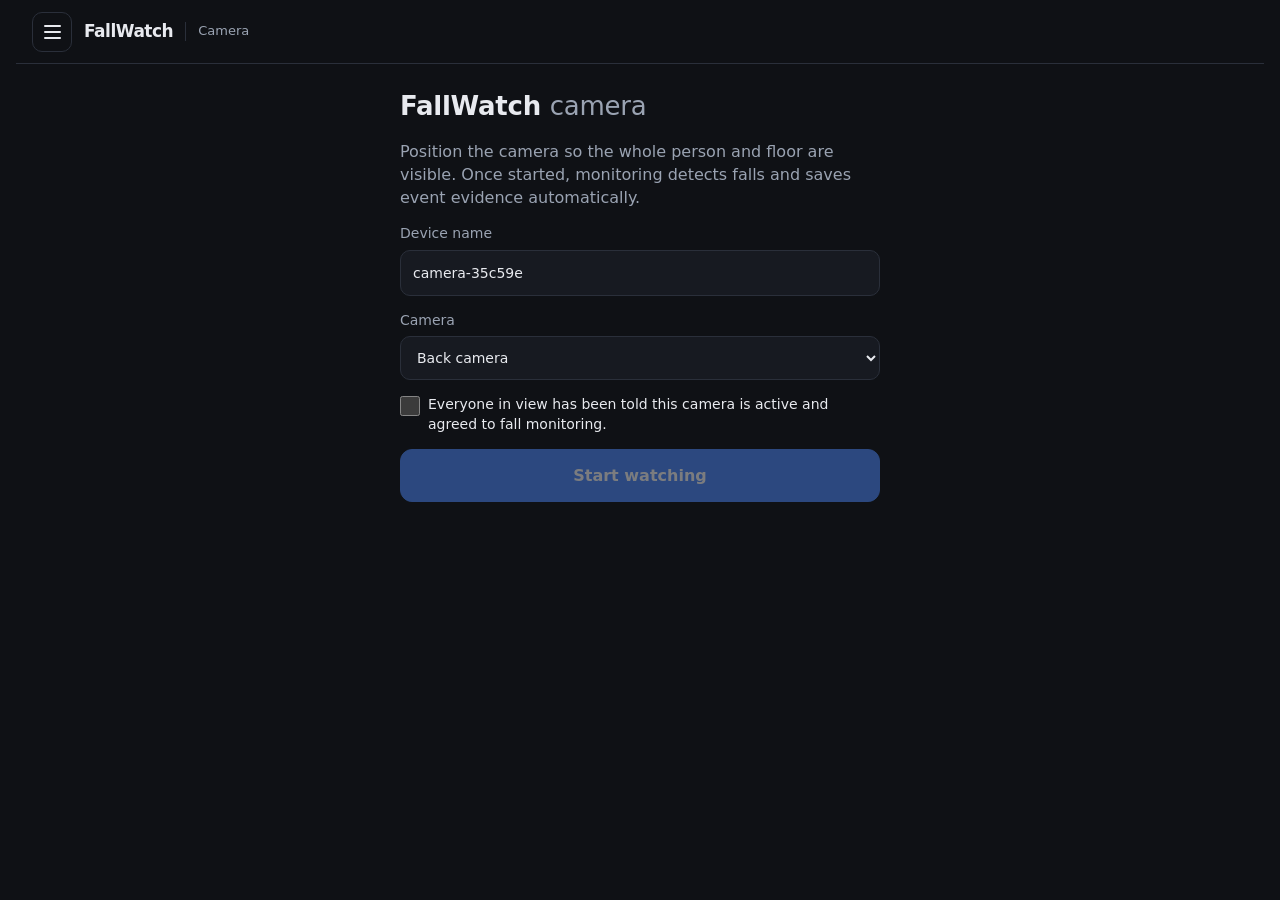
==== fallwatch/phone/index.html @ 5dd53349 "Add FallWatch camera detection and event history app" ====
<!doctype html>
<html lang="en">
<head>
  <meta charset="utf-8">
  <meta name="viewport" content="width=device-width, initial-scale=1, viewport-fit=cover">
  <meta name="theme-color" content="#0f1115">
  <title>FallWatch Capture</title>
  <link rel="stylesheet" href="style.css?v=8">
  <link rel="stylesheet" href="navigation.css?v=8">
</head>
<body>
  <header class="sitebar">
    <div class="navigation">
      <button id="menuToggle" class="menu-toggle" aria-label="Open navigation" aria-expanded="false" aria-controls="appMenu"><span></span><span></span><span></span></button>
      <nav id="appMenu" class="app-menu" aria-label="Main navigation" hidden>
        <button data-view="camera" aria-current="page">Camera</button>
        <button data-view="logs">Logs</button>
      </nav>
    </div>
    <span class="brand">FallWatch</span><span id="pageName" class="page-name">Camera</span>
  </header>
  <main id="cameraView">
  <!-- Setup screen -->
  <section id="setup" class="panel">
    <h1>FallWatch <span class="sub">camera</span></h1>
    <p class="lede">Position the camera so the whole person and floor are visible. Once started, monitoring detects falls and saves event evidence automatically.</p>

    <label>Device name
      <input id="deviceId" autocomplete="off" placeholder="e.g. warehouse-bay-3">
    </label>
    <label>Camera
      <select id="cameraFacing">
        <option value="environment">Back camera</option>
        <option value="user">Front camera</option>
        <option value="file">Video file (testing)</option>
      </select>
    </label>
    <input id="videoFile" type="file" accept="video/*" hidden>

    <label class="check">
      <input id="consent" type="checkbox">
      <span>Everyone in view has been told this camera is active and agreed to fall monitoring.</span>
    </label>

    <button id="startBtn" class="primary" disabled>Start watching</button>
    <p id="setupMsg" class="msg" role="status"></p>
  </section>

  <!-- Live screen -->
  <section id="live" hidden>
    <div class="stage">
      <video id="video" playsinline muted></video>
      <canvas id="overlay"></canvas>
      <div class="rec"><span class="dot"></span>Monitoring</div>
      <div id="banner" class="banner watching">Watching</div>
    </div>

    <div class="monitor-bar">
      <div><span class="status-dot"></span> Live camera <span id="sPosture" class="posture">Connecting…</span></div>
      <button id="stopBtn" class="danger">Stop monitoring</button>
    </div>
    <p id="liveMsg" class="msg" role="status"></p>
  </section>

  </main>
  <section id="logsView" hidden><iframe id="logsFrame" title="FallWatch event log"></iframe></section>
  <script type="module" src="navigation.js?v=8"></script>
  <script type="module" src="app.js?v=8"></script>
</body>
</html>
---- fallwatch/phone/style.css ----
:root {
  --bg: #0f1115; --panel: #171a21; --line: #2a2f3a; --text: #e8eaef; --muted: #9aa3b2;
  --accent: #4f8cff; --ok: #2fbf71; --warn: #f2a33a; --bad: #ef4b4b;
  color-scheme: dark;
}
* { box-sizing: border-box; }
[hidden] { display: none !important; }
html, body { margin: 0; background: var(--bg); color: var(--text);
  font: 16px/1.45 system-ui, -apple-system, "Segoe UI", Roboto, sans-serif; }
body { padding: env(safe-area-inset-top) 16px env(safe-area-inset-bottom); }

.panel { max-width: 480px; margin: 24px auto; display: grid; gap: 14px; }
h1 { margin: 0; font-size: 26px; letter-spacing: -0.01em; }
h1 .sub { color: var(--muted); font-weight: 400; }
.lede { margin: 0; color: var(--muted); }
label { display: grid; gap: 6px; font-size: 14px; color: var(--muted); }
input, select { font: inherit; color: var(--text); background: var(--panel);
  border: 1px solid var(--line); border-radius: 10px; padding: 12px; }
label.check { grid-template-columns: 22px 1fr; align-items: start; color: var(--text); }
label.check input { width: 20px; height: 20px; margin: 2px 0 0; }

button { font: inherit; font-weight: 600; color: var(--text); background: var(--panel);
  border: 1px solid var(--line); border-radius: 12px; padding: 14px; cursor: pointer; }
button.primary { background: var(--accent); border-color: var(--accent); color: #fff; }
button.danger { color: var(--bad); }
button:disabled { opacity: 0.45; cursor: not-allowed; }
.msg { min-height: 1.4em; margin: 0; color: var(--muted); font-size: 14px; }
.msg.err { color: var(--bad); }

#live { max-width: 720px; margin: 12px auto; display: grid; gap: 12px; }
.stage { position: relative; border-radius: 14px; overflow: hidden; background: #000; aspect-ratio: 4 / 3; }
.stage video, .stage canvas { position: absolute; inset: 0; width: 100%; height: 100%; object-fit: contain; }
.rec { position: absolute; top: 10px; left: 10px; display: flex; gap: 6px; align-items: center;
  background: rgba(0,0,0,.6); padding: 4px 10px; border-radius: 99px; font-size: 13px; }
.dot { width: 9px; height: 9px; border-radius: 50%; background: var(--bad); animation: blink 1.4s infinite; }
@keyframes blink { 50% { opacity: .25; } }
.banner { position: absolute; left: 10px; right: 10px; bottom: 10px; text-align: center;
  padding: 10px; border-radius: 10px; font-weight: 700; background: rgba(0,0,0,.6); }
.banner.candidate { background: rgba(242,163,58,.92); color: #1a1205; }
.banner.down { background: rgba(239,75,75,.94); color: #fff; }
.banner.sent { background: rgba(47,191,113,.92); color: #04150c; }

.stats { display: grid; grid-template-columns: repeat(3, 1fr); gap: 8px; }
.stats > div { background: var(--panel); border: 1px solid var(--line); border-radius: 10px; padding: 8px 10px; }
.stats .k { display: block; font-size: 12px; color: var(--muted); }
.stats .v { font-weight: 600; font-variant-numeric: tabular-nums; }
.row { display: grid; grid-template-columns: 1fr 1fr; gap: 10px; }
@media (max-width: 380px) { .stats { grid-template-columns: repeat(2, 1fr); } }

/* Give the camera the available screen; retain the entire image for monitoring. */
#live { max-width: 1600px; margin: 8px auto; gap: 8px; }
.stage { width: 100%; max-height: calc(100dvh - 110px); min-height: 60dvh; border-radius: 10px; }
.monitor-bar { display: flex; justify-content: space-between; align-items: center; gap: 12px; font-size: 14px; }
.monitor-bar > div { display: flex; align-items: center; flex-wrap: wrap; gap: 8px; }
.monitor-bar button { padding: 10px 14px; }
.status-dot { width: 8px; height: 8px; border-radius: 50%; background: var(--ok); }
.posture { color: var(--muted); text-transform: capitalize; }
.banner.error { background: var(--bad); }
@media (max-width: 600px) {
  body { padding-left: 6px; padding-right: 6px; }
  .panel { padding: 0 10px; }
  .stage { min-height: 72dvh; max-height: calc(100dvh - 100px); }
}
@media (orientation: landscape) and (max-height: 600px) {
  .stage { min-height: 0; height: calc(100dvh - 90px); }
}

.stage { max-height: calc(100dvh - 175px); }
@media (max-width: 600px) { .stage { min-height: calc(100dvh - 185px); max-height: calc(100dvh - 175px); } }
@media (orientation: landscape) and (max-height: 600px) { .stage { min-height: 0; height: calc(100dvh - 165px); } }
---- fallwatch/phone/navigation.css ----
.sitebar { position: sticky; top: 0; z-index: 20; display: flex; align-items: center; gap: 12px; min-height: 64px; padding: 10px 16px; background: var(--bg, #0f1115); border-bottom: 1px solid var(--line, #2a2f3a); }
.sitebar .brand { font-size: 17px; font-weight: 750; letter-spacing: -.5px; }
.sitebar .page-name { color: var(--muted, #9aa3b2); font-size: 13px; border-left: 1px solid var(--line, #2a2f3a); padding-left: 12px; }
.navigation { position: relative; }
.menu-toggle { display: grid; place-content: center; gap: 4px; width: 40px; height: 40px; padding: 10px; background: transparent; color: inherit; border: 1px solid var(--line, #2a2f3a); border-radius: 10px; cursor: pointer; }
.menu-toggle span { display: block; width: 17px; height: 2px; background: currentColor; border-radius: 2px; }
.app-menu { position: absolute; top: 48px; left: 0; width: 210px; padding: 6px; background: var(--panel, #171a21); border: 1px solid var(--line, #2a2f3a); border-radius: 12px; box-shadow: 0 12px 36px #0007; }
.app-menu a, .app-menu button { display: block; width: 100%; text-align: left; text-decoration: none; border: 0; border-radius: 7px; background: transparent; color: inherit; font: inherit; padding: 12px; cursor: pointer; }
.app-menu a:hover, .app-menu button:hover, .app-menu [aria-current] { background: #ffffff0d; color: var(--accent, #4f8cff); }
#logsView { width: 100%; }
.behind-logs { position: fixed; inset: 64px 0 0; pointer-events: none; }
#logsView { position: relative; z-index: 1; background: var(--bg); }
#logsFrame { display: block; width: 100%; height: calc(100dvh - 70px); border: 0; background: var(--bg); }
button:focus-visible, a:focus-visible { outline: 2px solid var(--accent, #4f8cff); outline-offset: 3px; }
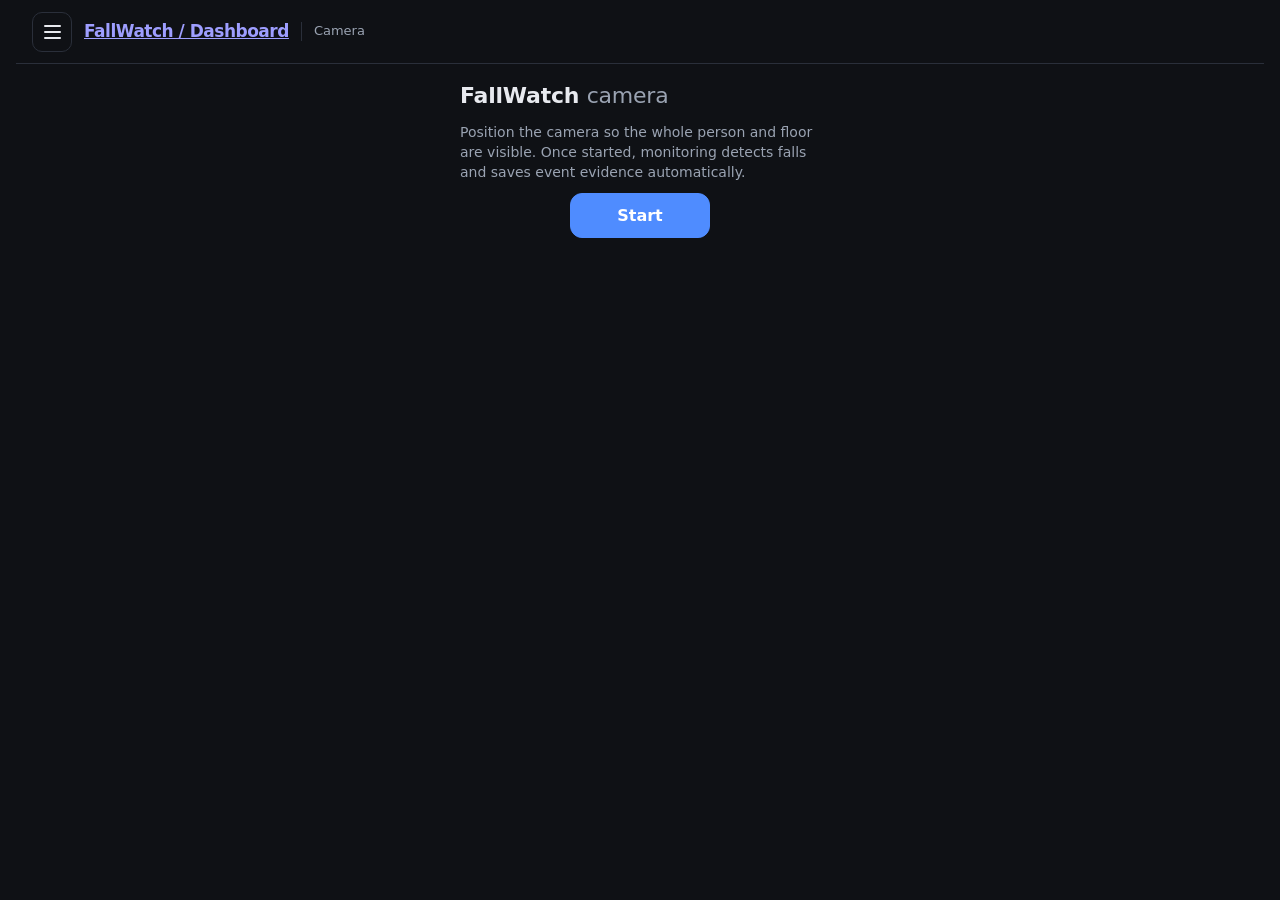
==== commit cc52cc63: "Integrate live FallWatch ledger, prediction ranges and camera controls" ====
--- a/fallwatch/phone/index.html
+++ b/fallwatch/phone/index.html
@@ -5,8 +5,8 @@
   <meta name="viewport" content="width=device-width, initial-scale=1, viewport-fit=cover">
   <meta name="theme-color" content="#0f1115">
   <title>FallWatch Capture</title>
-  <link rel="stylesheet" href="style.css?v=8">
-  <link rel="stylesheet" href="navigation.css?v=8">
+  <link rel="stylesheet" href="style.css?v=30">
+  <link rel="stylesheet" href="navigation.css?v=30">
 </head>
 <body>
   <header class="sitebar">
@@ -17,7 +17,7 @@
         <button data-view="logs">Logs</button>
       </nav>
     </div>
-    <span class="brand">FallWatch</span><span id="pageName" class="page-name">Camera</span>
+    <a class="brand" href="/frontend/?v=30#ledger">FallWatch / Dashboard</a><span id="pageName" class="page-name">Camera</span>
   </header>
   <main id="cameraView">
   <!-- Setup screen -->
@@ -25,29 +25,18 @@
     <h1>FallWatch <span class="sub">camera</span></h1>
     <p class="lede">Position the camera so the whole person and floor are visible. Once started, monitoring detects falls and saves event evidence automatically.</p>
 
-    <label>Device name
-      <input id="deviceId" autocomplete="off" placeholder="e.g. warehouse-bay-3">
-    </label>
-    <label>Camera
-      <select id="cameraFacing">
-        <option value="environment">Back camera</option>
-        <option value="user">Front camera</option>
-        <option value="file">Video file (testing)</option>
-      </select>
-    </label>
-    <input id="videoFile" type="file" accept="video/*" hidden>
-
-    <label class="check">
-      <input id="consent" type="checkbox">
-      <span>Everyone in view has been told this camera is active and agreed to fall monitoring.</span>
-    </label>
-
-    <button id="startBtn" class="primary" disabled>Start watching</button>
+    <button id="startBtn" class="primary">Start</button>
     <p id="setupMsg" class="msg" role="status"></p>
   </section>
 
   <!-- Live screen -->
   <section id="live" hidden>
+    <div class="monitor-bar">
+      <div><span class="status-dot"></span> Live camera <span id="sPosture" class="posture">Connecting…</span></div>
+      <button id="torchBtn" type="button" aria-pressed="false" hidden>Torch on</button>
+      <button id="stopBtn" class="danger">Stop monitoring</button>
+    </div>
+
     <div class="stage">
       <video id="video" playsinline muted></video>
       <canvas id="overlay"></canvas>
@@ -55,16 +44,12 @@
       <div id="banner" class="banner watching">Watching</div>
     </div>
 
-    <div class="monitor-bar">
-      <div><span class="status-dot"></span> Live camera <span id="sPosture" class="posture">Connecting…</span></div>
-      <button id="stopBtn" class="danger">Stop monitoring</button>
-    </div>
     <p id="liveMsg" class="msg" role="status"></p>
   </section>
 
   </main>
   <section id="logsView" hidden><iframe id="logsFrame" title="FallWatch event log"></iframe></section>
-  <script type="module" src="navigation.js?v=8"></script>
-  <script type="module" src="app.js?v=8"></script>
+  <script type="module" src="navigation.js?v=30"></script>
+  <script type="module" src="app.js?v=30"></script>
 </body>
 </html>
--- a/fallwatch/phone/style.css
+++ b/fallwatch/phone/style.css
@@ -68,3 +68,19 @@
 .stage { max-height: calc(100dvh - 175px); }
 @media (max-width: 600px) { .stage { min-height: calc(100dvh - 185px); max-height: calc(100dvh - 175px); } }
 @media (orientation: landscape) and (max-height: 600px) { .stage { min-height: 0; height: calc(100dvh - 165px); } }
+
+#setup { max-width:360px; margin:16px auto; gap:10px; }
+#setup h1 { font-size:22px; }
+#setup .lede { font-size:14px; }
+#setup .msg:empty { display:none; }
+#startBtn { justify-self:center; min-width:140px; padding:10px 24px; }
+
+#live { max-width:1100px; }
+#live:not([hidden]) .stage { animation:camera-reveal 550ms ease-out; }
+@keyframes camera-reveal { from { opacity:0; transform:translateY(8px); } to { opacity:1; transform:translateY(0); } }
+@media(prefers-reduced-motion:reduce) { #live:not([hidden]) .stage { animation:none; } }
+
+.embedded-camera .stage { height:auto; min-height:0; max-height:none; }
+
+.monitor-bar { position:sticky; top:0; z-index:10; padding:8px 0; background:var(--bg); }
+#stopBtn { flex-shrink:0; border-color:var(--bad); background:#442026; color:#ffb9b5; }
